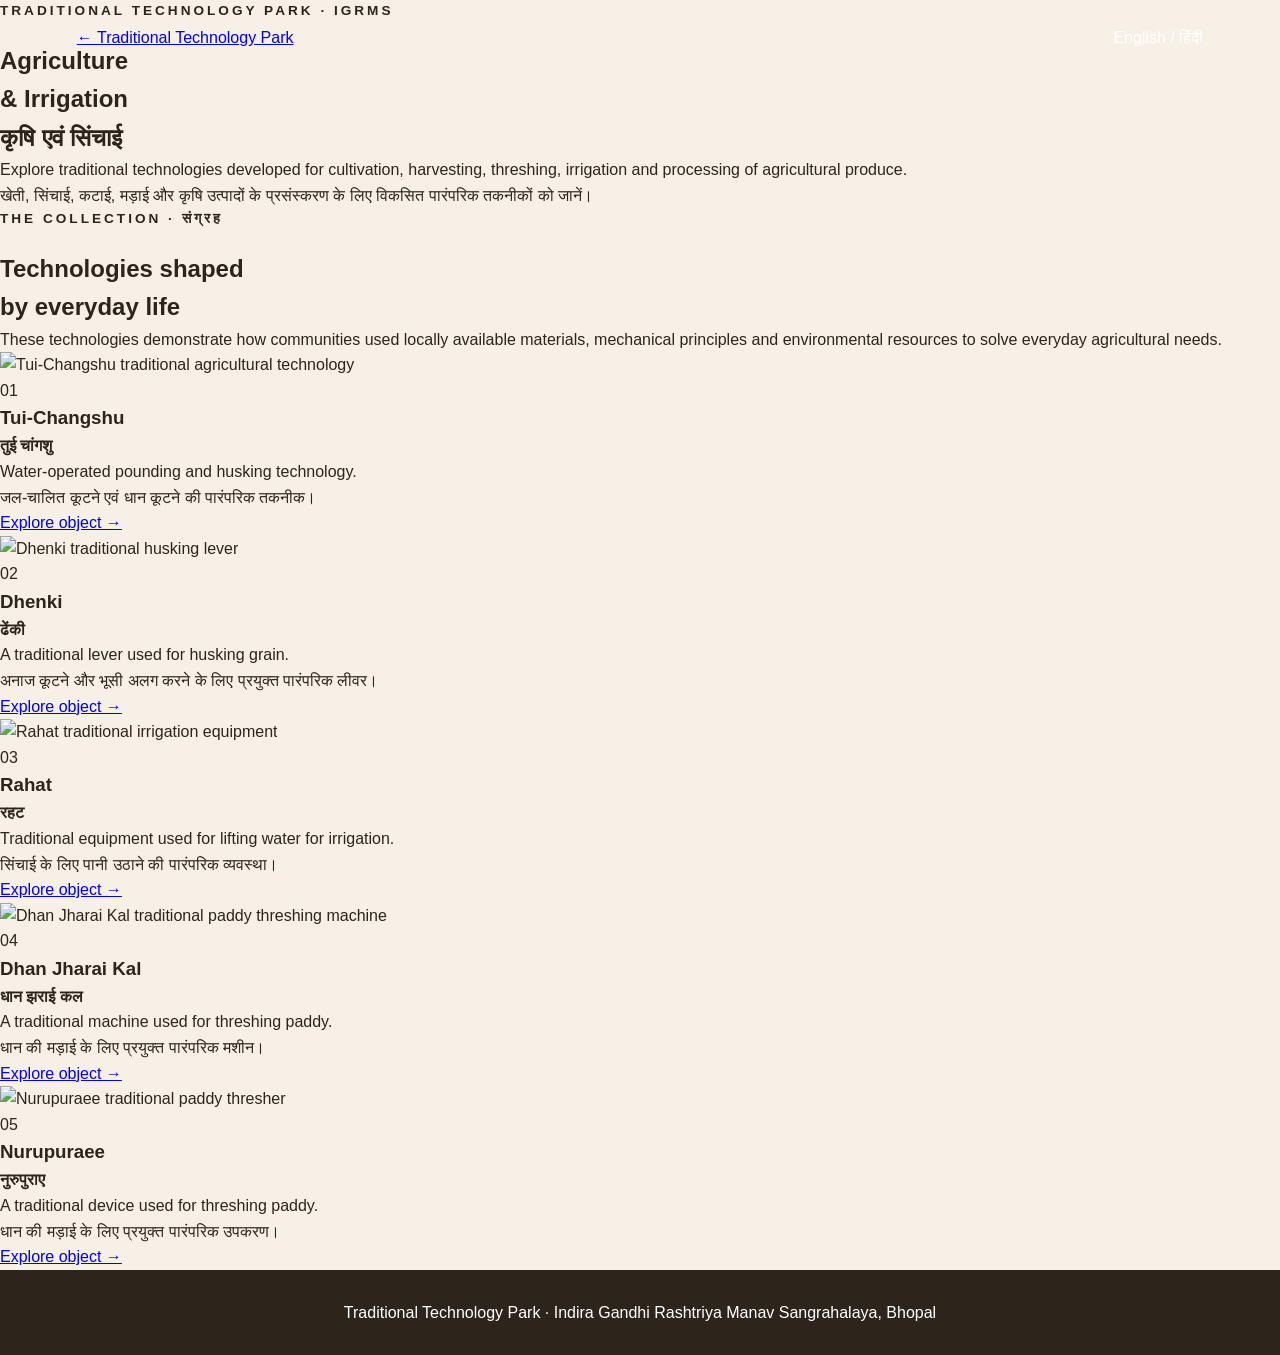
==== pages/agriculture.html @ d6a1305b "Update agriculture.html" ====
<!DOCTYPE html>
<html lang="en">

<head>
  <meta charset="UTF-8">

  <meta name="viewport" content="width=device-width, initial-scale=1.0">

  <title>Agriculture & Irrigation | Traditional Technology Park</title>

  <link rel="stylesheet" href="../style.css">
</head>

<body>

  <!-- PAGE HEADER -->

  <header class="inner-header">

    <a href="../index.html" class="back-link">
      ← Traditional Technology Park
    </a>

    <div class="language-label">
      English / हिंदी
    </div>

  </header>


  <!-- CATEGORY HERO -->

  <section class="category-hero">

    <div class="category-hero-content">

      <p class="eyebrow">
        TRADITIONAL TECHNOLOGY PARK · IGRMS
      </p>

      <h1>
        Agriculture<br>
        & Irrigation
      </h1>

      <h2>
        कृषि एवं सिंचाई
      </h2>

      <p>
        Explore traditional technologies developed for cultivation,
        harvesting, threshing, irrigation and processing of agricultural produce.
      </p>

      <p>
        खेती, सिंचाई, कटाई, मड़ाई और कृषि उत्पादों के प्रसंस्करण के लिए
        विकसित पारंपरिक तकनीकों को जानें।
      </p>

    </div>

  </section>


  <!-- OBJECT COLLECTION -->

  <main class="object-collection">

    <div class="collection-intro">

      <p class="eyebrow">
        THE COLLECTION · संग्रह
      </p>

      <h2>
        Technologies shaped<br>
        by everyday life
      </h2>

      <p>
        These technologies demonstrate how communities used locally available
        materials, mechanical principles and environmental resources to solve
        everyday agricultural needs.
      </p>

    </div>


    <div class="object-grid">


      <!-- TUI CHANGSHU -->

      <article class="object-card">

        <div class="object-image">

          <img
            src="../images/Tui-Changshu-01.jpg"
            alt="Tui-Changshu traditional agricultural technology">

        </div>

        <div class="object-info">

          <span class="object-number">
            01
          </span>

          <h3>
            Tui-Changshu
          </h3>

          <h4>
            तुई चांगशु
          </h4>

          <p>
            Water-operated pounding and husking technology.
          </p>

          <p>
            जल-चालित कूटने एवं धान कूटने की पारंपरिक तकनीक।
          </p>

          <a href="#" class="object-link">
            Explore object →
          </a>

        </div>

      </article>


      <!-- DHENKI -->

      <article class="object-card">

        <div class="object-image">

          <img
            src="../images/Dhenki-01.jpg"
            alt="Dhenki traditional husking lever">

        </div>

        <div class="object-info">

          <span class="object-number">
            02
          </span>

          <h3>
            Dhenki
          </h3>

          <h4>
            ढेंकी
          </h4>

          <p>
            A traditional lever used for husking grain.
          </p>

          <p>
            अनाज कूटने और भूसी अलग करने के लिए प्रयुक्त पारंपरिक लीवर।
          </p>

          <a href="#" class="object-link">
            Explore object →
          </a>

        </div>

      </article>


      <!-- RAHAT -->

      <article class="object-card">

        <div class="object-image">

          <img
            src="../images/Rahat-01.jpg"
            alt="Rahat traditional irrigation equipment">

        </div>

        <div class="object-info">

          <span class="object-number">
            03
          </span>

          <h3>
            Rahat
          </h3>

          <h4>
            रहट
          </h4>

          <p>
            Traditional equipment used for lifting water for irrigation.
          </p>

          <p>
            सिंचाई के लिए पानी उठाने की पारंपरिक व्यवस्था।
          </p>

          <a href="#" class="object-link">
            Explore object →
          </a>

        </div>

      </article>


      <!-- DHAN JHARAI KAL -->

      <article class="object-card">

        <div class="object-image">

          <img
            src="../images/Dhan-Jharai-Kal-01.jpg"
            alt="Dhan Jharai Kal traditional paddy threshing machine">

        </div>

        <div class="object-info">

          <span class="object-number">
            04
          </span>

          <h3>
            Dhan Jharai Kal
          </h3>

          <h4>
            धान झराई कल
          </h4>

          <p>
            A traditional machine used for threshing paddy.
          </p>

          <p>
            धान की मड़ाई के लिए प्रयुक्त पारंपरिक मशीन।
          </p>

          <a href="#" class="object-link">
            Explore object →
          </a>

        </div>

      </article>


      <!-- NURUPURAEE -->

      <article class="object-card">

        <div class="object-image">

          <img
            src="../images/Nurupuraee-01.jpg"
            alt="Nurupuraee traditional paddy thresher">

        </div>

        <div class="object-info">

          <span class="object-number">
            05
          </span>

          <h3>
            Nurupuraee
          </h3>

          <h4>
            नुरुपुराए
          </h4>

          <p>
            A traditional device used for threshing paddy.
          </p>

          <p>
            धान की मड़ाई के लिए प्रयुक्त पारंपरिक उपकरण।
          </p>

          <a href="#" class="object-link">
            Explore object →
          </a>

        </div>

      </article>


    </div>

  </main>


  <!-- FOOTER -->

  <footer>

    <p>
      Traditional Technology Park ·
      Indira Gandhi Rashtriya Manav Sangrahalaya, Bhopal
    </p>

  </footer>


</body>

</html>
---- style.css ----
* {
  margin: 0;
  padding: 0;
  box-sizing: border-box;
}

html {
  scroll-behavior: smooth;
}

body {
  font-family: Arial, Helvetica, sans-serif;
  background: #f6f0e6;
  color: #2d241c;
  line-height: 1.6;
}

/* HEADER */

header {
  position: absolute;
  top: 0;
  left: 0;
  width: 100%;
  z-index: 10;
  padding: 25px 6%;
  display: flex;
  justify-content: space-between;
  align-items: center;
  color: white;
}

header h1 {
  font-size: 1.4rem;
  letter-spacing: 1px;
}

header p {
  font-size: 0.95rem;
}

/* HERO */

.hero {
  min-height: 100vh;
  display: flex;
  align-items: center;
  padding: 120px 8%;
  position: relative;

  background:
    linear-gradient(
      90deg,
      rgba(25, 18, 10, 0.85),
      rgba(25, 18, 10, 0.45),
      rgba(25, 18, 10, 0.15)
    ),
    url("images/entrance-01.jpg.jpeg") center/cover no-repeat;
}

.hero-content {
  max-width: 720px;
  color: white;
}

.eyebrow {
  font-size: 0.85rem;
  letter-spacing: 3px;
  margin-bottom: 20px;
  font-weight: bold;
}

.hero h2 {
  font-family: Georgia, serif;
  font-size: clamp(3rem, 7vw, 6.5rem);
  line-height: 0.95;
  margin-bottom: 30px;
}

.hero-content p:not(.eyebrow) {
  font-size: 1.1rem;
  max-width: 650px;
  margin-bottom: 12px;
}

.hero button {
  margin-top: 25px;
  padding: 14px 28px;
  border: none;
  border-radius: 30px;
  background: #d58a32;
  color: white;
  font-size: 1rem;
  font-weight: bold;
  cursor: pointer;
}

.hero button:hover {
  transform: translateY(-2px);
}

/* FOOTER */

footer {
  padding: 30px 6%;
  text-align: center;
  background: #2d241c;
  color: white;
}

/* MOBILE */

@media (max-width: 700px) {

  header {
    padding: 20px;
  }

  header h1 {
    font-size: 1rem;
  }

  header p {
    display: none;
  }

  .hero {
    padding: 100px 25px 60px;
  }

  .hero h2 {
    font-size: 3.5rem;
  }

  .hero-content p:not(.eyebrow) {
    font-size: 1rem;
  }
}


/* ================================
   EXPLORE THE PARK
================================ */

.explore {
  padding: 110px 8%;
  background: #f3eadb;
}

.section-intro {
  max-width: 760px;
  margin-bottom: 65px;
}

.section-intro .eyebrow {
  color: #9b6427;
  margin-bottom: 18px;
}

.section-intro h2 {
  font-family: Georgia, serif;
  font-size: clamp(2.8rem, 6vw, 5.5rem);
  line-height: 1;
  margin-bottom: 30px;
  color: #2d241c;
}

.section-intro p:not(.eyebrow) {
  max-width: 680px;
  font-size: 1.05rem;
  margin-bottom: 12px;
  color: #594b3d;
}

/* CATEGORY GRID */

.category-grid {
  display: grid;
  grid-template-columns: repeat(4, 1fr);
  gap: 18px;
}

.category-card {
  min-height: 260px;
  padding: 28px;
  position: relative;
  display: flex;
  flex-direction: column;
  justify-content: flex-end;

  text-decoration: none;
  color: #2d241c;

  background: #fffaf2;
  border: 1px solid rgba(45, 36, 28, 0.12);

  transition:
    transform 0.3s ease,
    box-shadow 0.3s ease,
    background 0.3s ease;
}

.category-card:hover {
  transform: translateY(-8px);
  background: #2d241c;
  color: white;
  box-shadow: 0 18px 40px rgba(45, 36, 28, 0.18);
}

.category-number {
  position: absolute;
  top: 25px;
  left: 28px;

  font-size: 0.8rem;
  letter-spacing: 2px;
  font-weight: bold;
  opacity: 0.5;
}

.category-card h3 {
  font-family: Georgia, serif;
  font-size: 1.55rem;
  line-height: 1.15;
  margin-bottom: 8px;
}

.category-card p {
  font-size: 0.95rem;
  opacity: 0.65;
}

.category-arrow {
  position: absolute;
  right: 28px;
  top: 25px;

  font-size: 1.5rem;

  transition: transform 0.3s ease;
}

.category-card:hover .category-arrow {
  transform: translateX(6px);
}


/* ================================
   MOBILE
================================ */

@media (max-width: 1000px) {

  .category-grid {
    grid-template-columns: repeat(2, 1fr);
  }

}

@media (max-width: 600px) {

  .explore {
    padding: 80px 25px;
  }

  .category-grid {
    grid-template-columns: 1fr;
  }

  .category-card {
    min-height: 220px;
  }

}
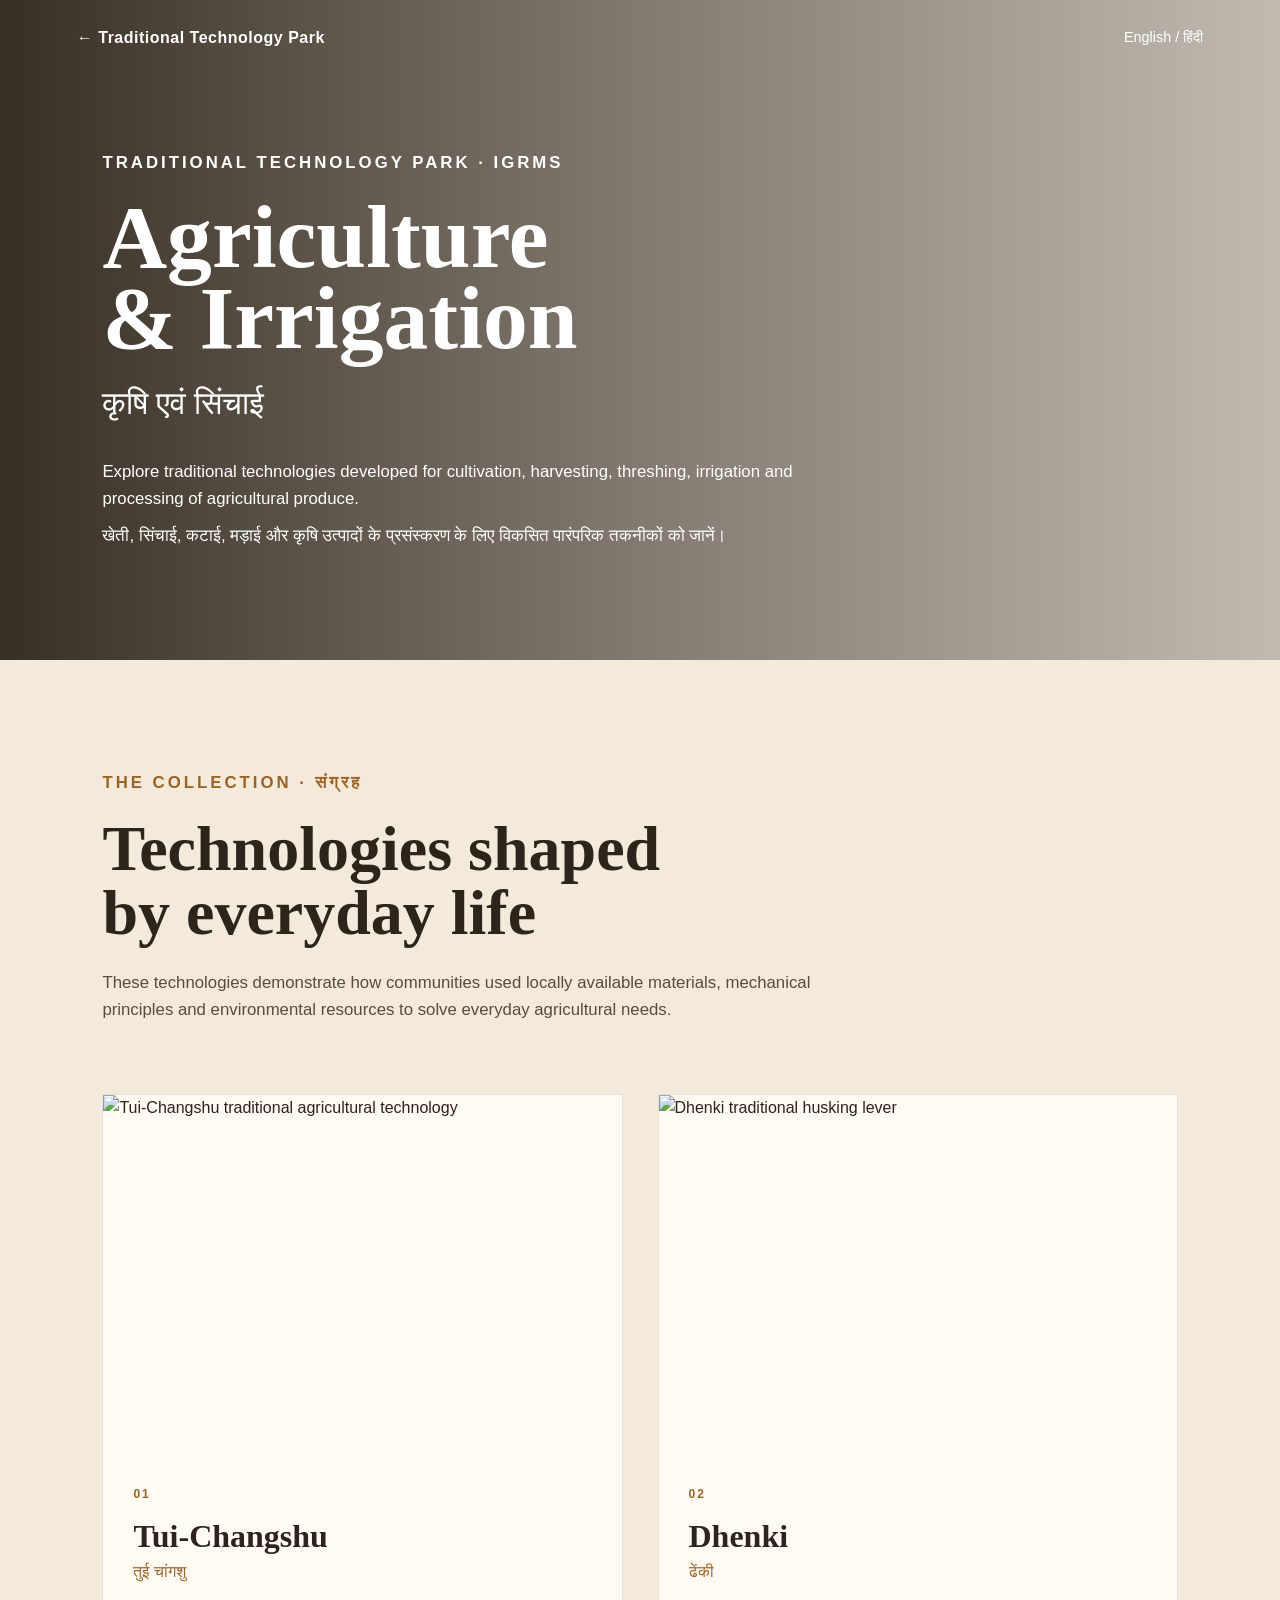
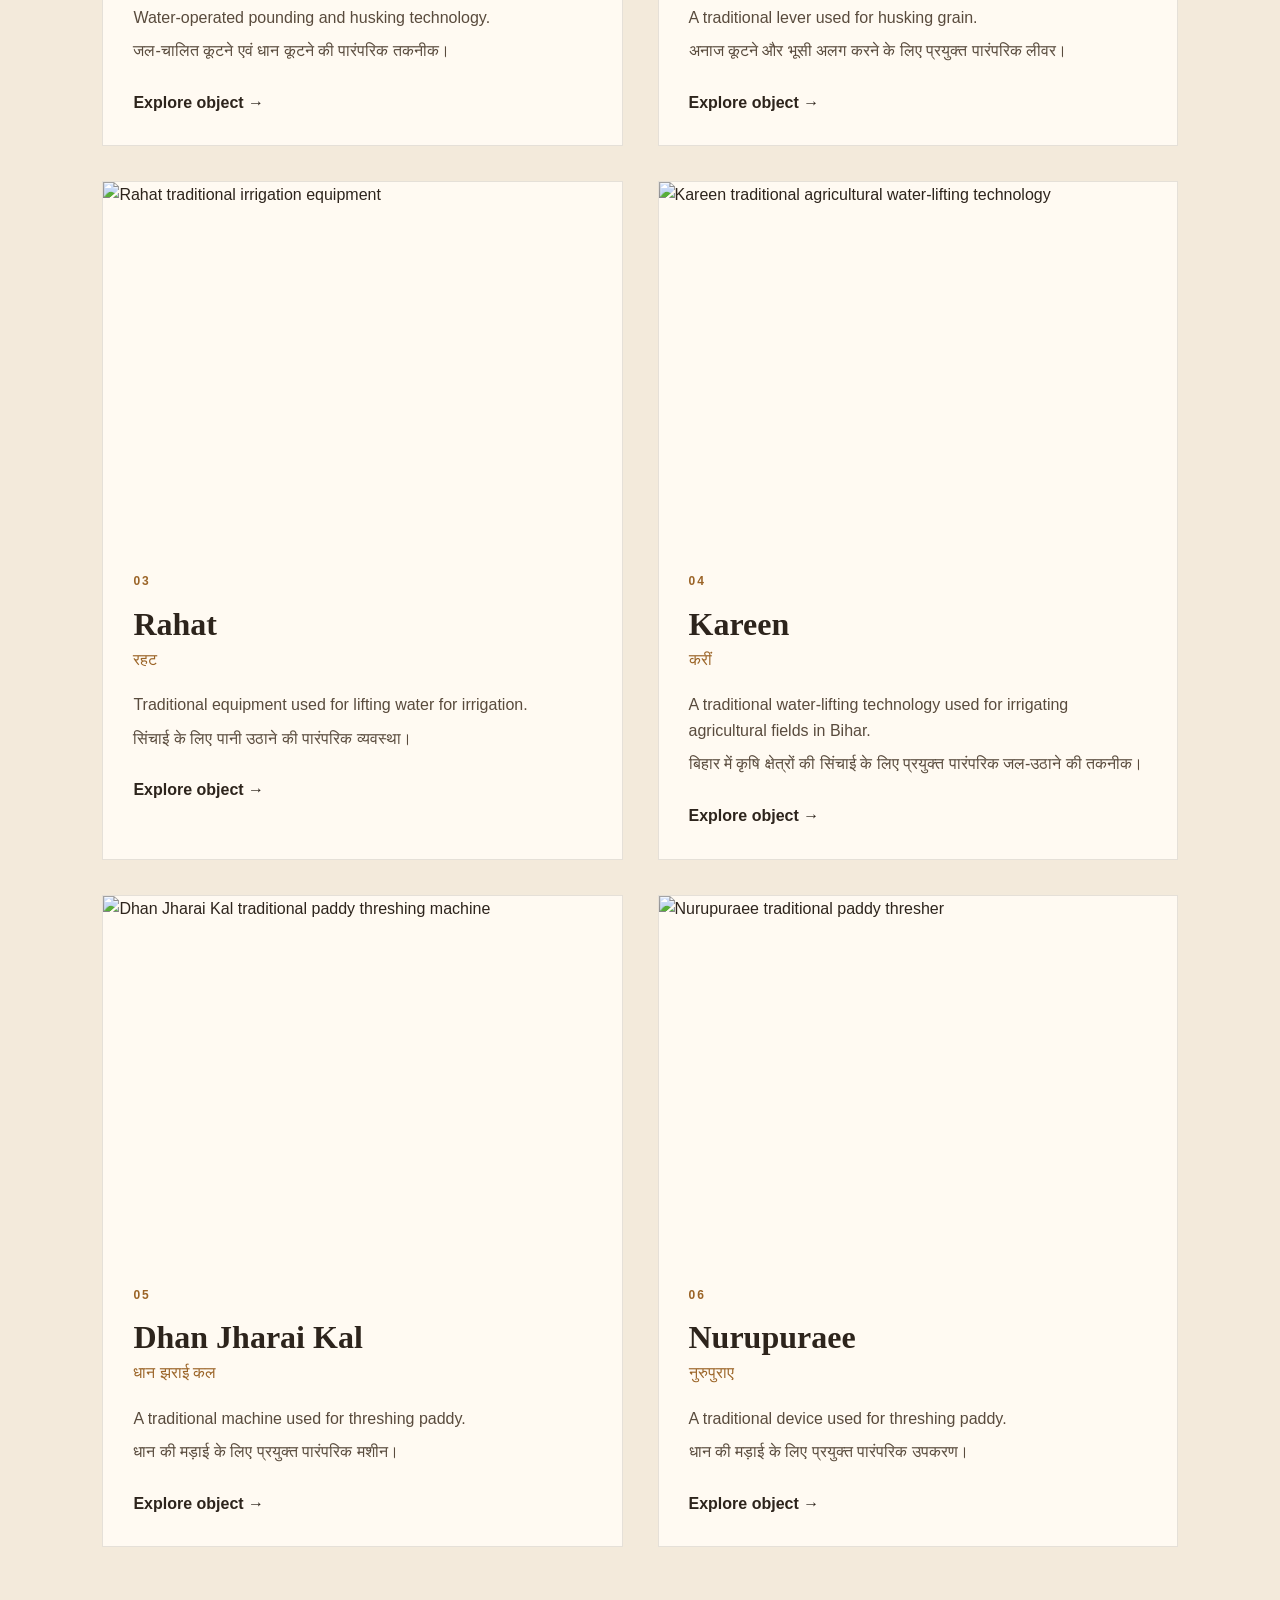
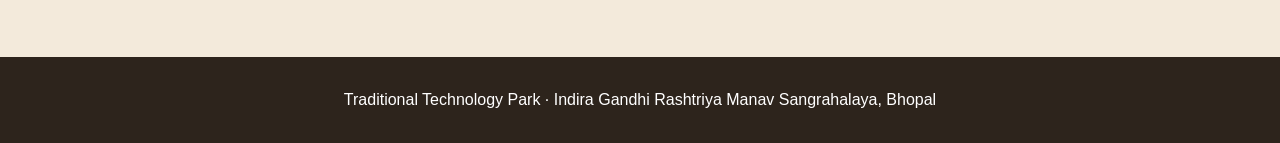
==== commit f5d9671b: "Update agriculture.html" ====
--- a/pages/agriculture.html
+++ b/pages/agriculture.html
@@ -216,7 +216,47 @@
         </div>
 
       </article>
-
+<!-- KAREEN -->
+
+<article class="object-card">
+
+  <div class="object-image">
+
+    <img
+      src="../images/Kareen-01.jpg"
+      alt="Kareen traditional agricultural water-lifting technology">
+
+  </div>
+
+  <div class="object-info">
+
+    <span class="object-number">
+      04
+    </span>
+
+    <h3>
+      Kareen
+    </h3>
+
+    <h4>
+      करीं
+    </h4>
+
+    <p>
+      A traditional water-lifting technology used for irrigating agricultural fields in Bihar.
+    </p>
+
+    <p>
+      बिहार में कृषि क्षेत्रों की सिंचाई के लिए प्रयुक्त पारंपरिक जल-उठाने की तकनीक।
+    </p>
+
+    <a href="#" class="object-link">
+      Explore object →
+    </a>
+
+  </div>
+
+</article>
 
       <!-- DHAN JHARAI KAL -->
 
@@ -233,7 +273,7 @@
         <div class="object-info">
 
           <span class="object-number">
-            04
+            05
           </span>
 
           <h3>
@@ -276,7 +316,7 @@
         <div class="object-info">
 
           <span class="object-number">
-            05
+            06
           </span>
 
           <h3>
--- a/style.css
+++ b/style.css
@@ -272,3 +272,259 @@
   }
 
 }
+
+
+
+/* =================================
+   CATEGORY PAGE
+================================= */
+
+.inner-header {
+  position: absolute;
+  top: 0;
+  left: 0;
+  width: 100%;
+  padding: 25px 6%;
+  display: flex;
+  justify-content: space-between;
+  align-items: center;
+  z-index: 10;
+}
+
+.back-link {
+  color: white;
+  text-decoration: none;
+  font-weight: bold;
+  letter-spacing: 0.5px;
+}
+
+.back-link:hover {
+  opacity: 0.7;
+}
+
+.language-label {
+  color: white;
+  font-size: 0.9rem;
+}
+
+
+/* CATEGORY HERO */
+
+.category-hero {
+  min-height: 70vh;
+  padding: 150px 8% 100px;
+
+  display: flex;
+  align-items: center;
+
+  background:
+    linear-gradient(
+      90deg,
+      rgba(35, 25, 15, 0.9),
+      rgba(35, 25, 15, 0.55),
+      rgba(35, 25, 15, 0.25)
+    ),
+    url("images/Tui-Changshu-01.jpg") center/cover no-repeat;
+
+  color: white;
+}
+
+.category-hero-content {
+  max-width: 850px;
+}
+
+.category-hero .eyebrow {
+  margin-bottom: 20px;
+}
+
+.category-hero h1 {
+  font-family: Georgia, serif;
+  font-size: clamp(3.5rem, 7vw, 7rem);
+  line-height: 0.9;
+  margin-bottom: 20px;
+}
+
+.category-hero h2 {
+  font-family: Georgia, serif;
+  font-size: 2rem;
+  font-weight: normal;
+  margin-bottom: 30px;
+}
+
+.category-hero p {
+  max-width: 700px;
+  font-size: 1.05rem;
+  margin-bottom: 10px;
+}
+
+
+/* COLLECTION */
+
+.object-collection {
+  padding: 110px 8%;
+  background: #f3eadb;
+}
+
+.collection-intro {
+  max-width: 750px;
+  margin-bottom: 70px;
+}
+
+.collection-intro .eyebrow {
+  color: #9b6427;
+}
+
+.collection-intro h2 {
+  font-family: Georgia, serif;
+  font-size: clamp(2.8rem, 5vw, 5rem);
+  line-height: 1;
+  margin: 15px 0 25px;
+}
+
+.collection-intro p {
+  color: #594b3d;
+  font-size: 1.05rem;
+}
+
+
+/* OBJECT GRID */
+
+.object-grid {
+  display: grid;
+  grid-template-columns: repeat(2, 1fr);
+  gap: 35px;
+}
+
+.object-card {
+  background: #fffaf2;
+  overflow: hidden;
+  border: 1px solid rgba(45, 36, 28, 0.12);
+
+  transition:
+    transform 0.3s ease,
+    box-shadow 0.3s ease;
+}
+
+.object-card:hover {
+  transform: translateY(-8px);
+  box-shadow: 0 20px 45px rgba(45, 36, 28, 0.15);
+}
+
+
+/* OBJECT IMAGE */
+
+.object-image {
+  width: 100%;
+  height: 360px;
+  overflow: hidden;
+}
+
+.object-image img {
+  width: 100%;
+  height: 100%;
+  object-fit: cover;
+
+  transition: transform 0.5s ease;
+}
+
+.object-card:hover .object-image img {
+  transform: scale(1.04);
+}
+
+
+/* OBJECT INFORMATION */
+
+.object-info {
+  padding: 30px;
+  position: relative;
+}
+
+.object-number {
+  display: block;
+  margin-bottom: 15px;
+
+  font-size: 0.75rem;
+  letter-spacing: 2px;
+  font-weight: bold;
+
+  color: #9b6427;
+}
+
+.object-info h3 {
+  font-family: Georgia, serif;
+  font-size: 2rem;
+  line-height: 1.1;
+  margin-bottom: 5px;
+}
+
+.object-info h4 {
+  font-size: 1rem;
+  font-weight: normal;
+  margin-bottom: 20px;
+  color: #9b6427;
+}
+
+.object-info p {
+  color: #594b3d;
+  margin-bottom: 8px;
+}
+
+.object-link {
+  display: inline-block;
+  margin-top: 18px;
+
+  color: #2d241c;
+  text-decoration: none;
+  font-weight: bold;
+}
+
+.object-link:hover {
+  color: #9b6427;
+}
+
+
+/* MOBILE */
+
+@media (max-width: 800px) {
+
+  .object-grid {
+    grid-template-columns: 1fr;
+  }
+
+  .category-hero {
+    min-height: 80vh;
+  }
+
+  .object-image {
+    height: 300px;
+  }
+
+}
+
+@media (max-width: 600px) {
+
+  .inner-header {
+    padding: 20px 25px;
+  }
+
+  .category-hero {
+    padding: 130px 25px 70px;
+  }
+
+  .category-hero h1 {
+    font-size: 3.5rem;
+  }
+
+  .category-hero h2 {
+    font-size: 1.5rem;
+  }
+
+  .object-collection {
+    padding: 80px 25px;
+  }
+
+  .object-info {
+    padding: 25px;
+  }
+
+}
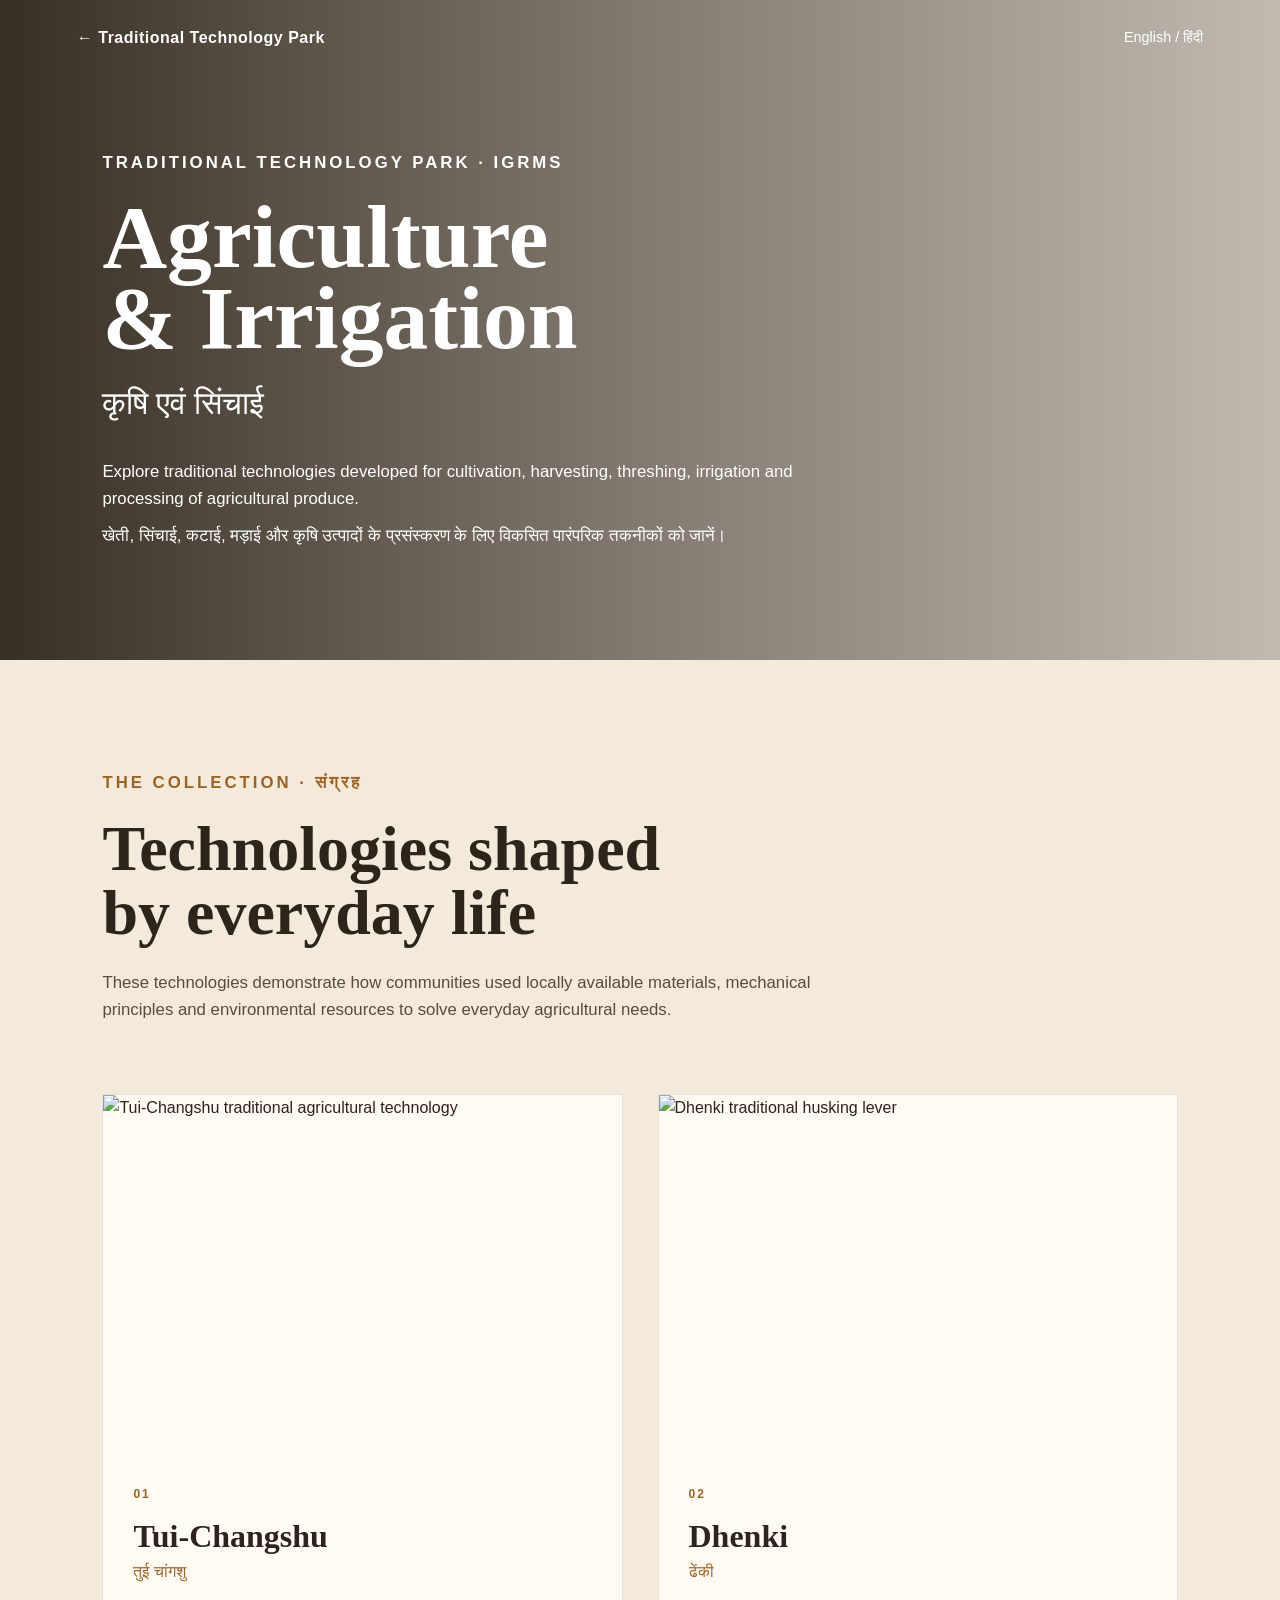
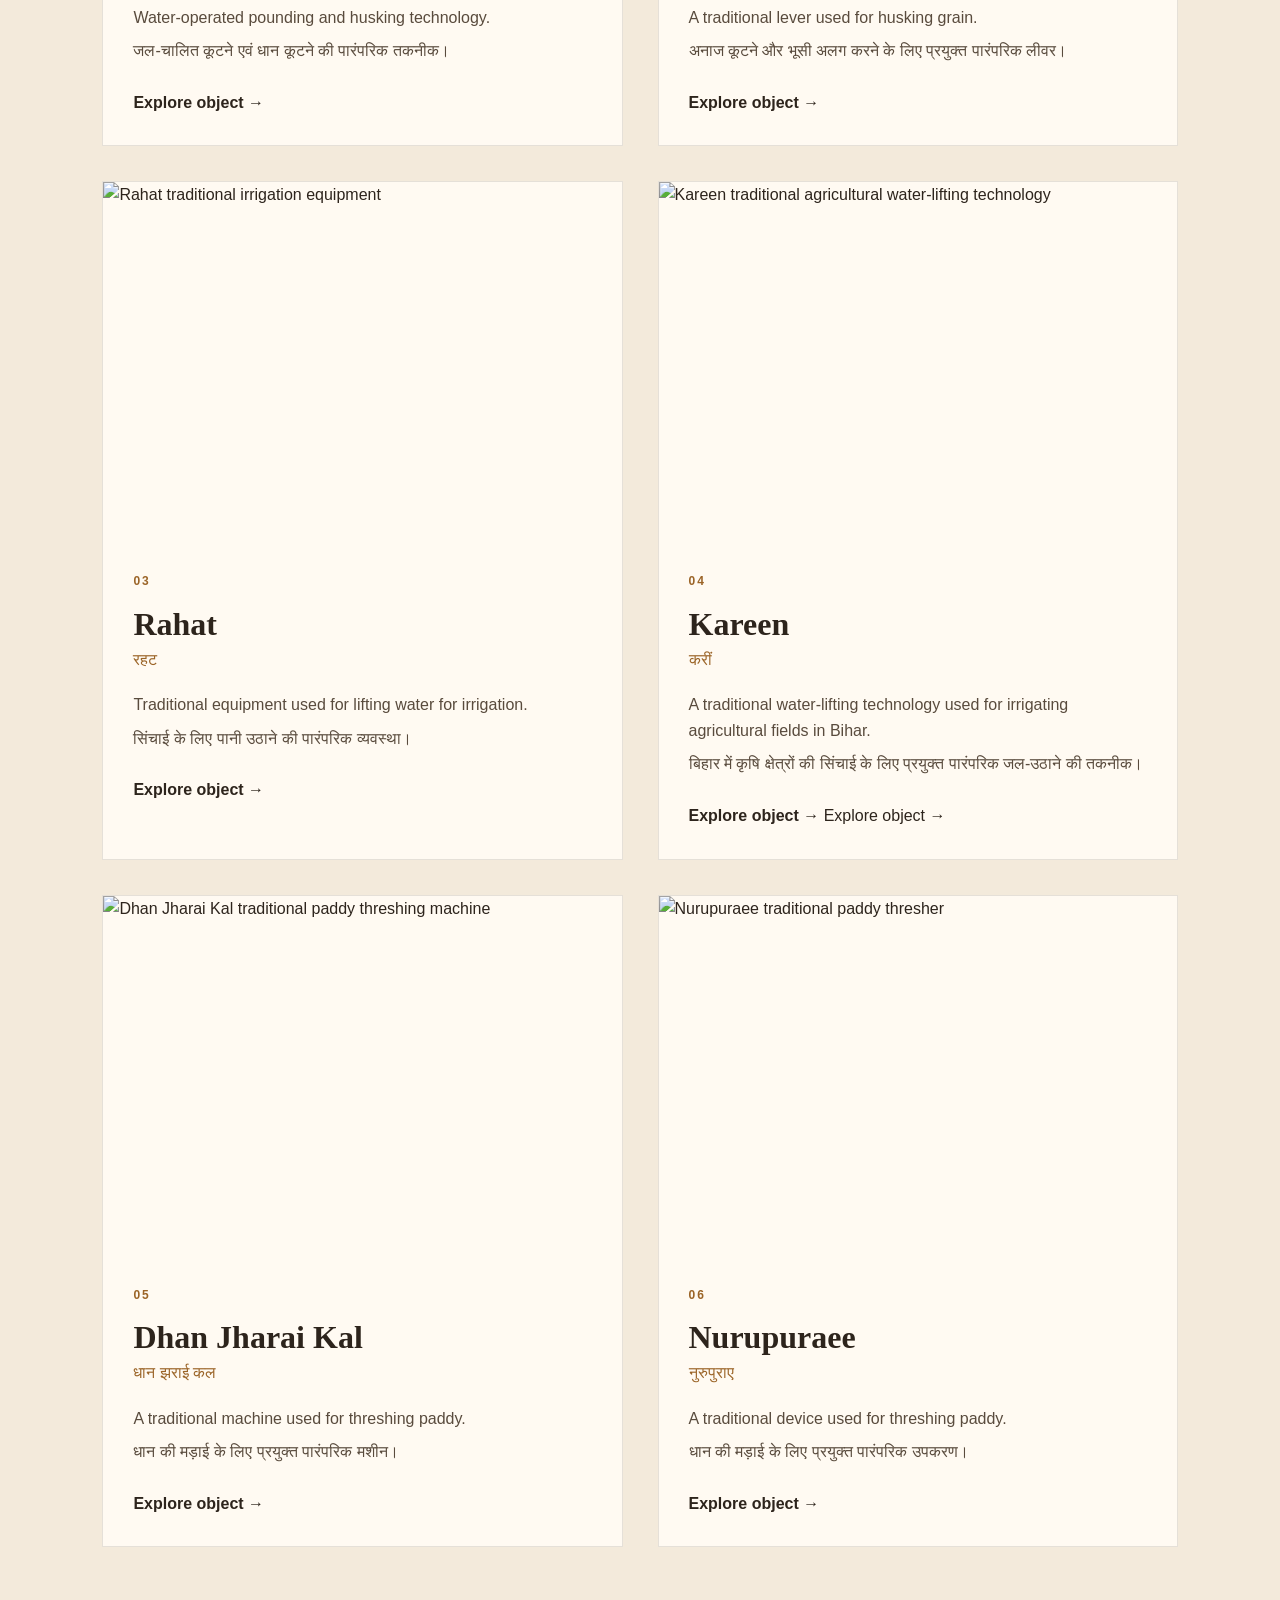
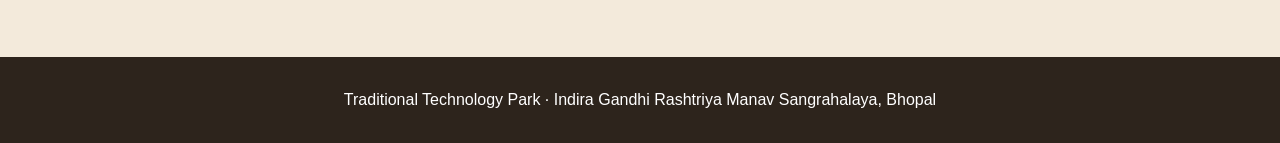
==== commit 25f8ed52: "Update agriculture.html" ====
--- a/pages/agriculture.html
+++ b/pages/agriculture.html
@@ -208,8 +208,8 @@
           <p>
             सिंचाई के लिए पानी उठाने की पारंपरिक व्यवस्था।
           </p>
-
-          <a href="#" class="object-link">
+<a href="object.html?id=rahat" class="object-link">
+      
             Explore object →
           </a>
 
@@ -250,7 +250,9 @@
       बिहार में कृषि क्षेत्रों की सिंचाई के लिए प्रयुक्त पारंपरिक जल-उठाने की तकनीक।
     </p>
 
-    <a href="#" class="object-link">
+    <a href="kareen.html" class="object-link">
+    Explore object →
+</a>
       Explore object →
     </a>
 
--- a/style.css
+++ b/style.css
@@ -528,3 +528,248 @@
   }
 
 }
+
+
+/* =================================
+   INDIVIDUAL OBJECT PAGE
+================================= */
+
+.object-hero {
+  min-height: 85vh;
+  padding: 120px 8% 80px;
+
+  display: grid;
+  grid-template-columns: 1.1fr 0.9fr;
+  gap: 70px;
+  align-items: center;
+
+  background: #2d241c;
+  color: white;
+}
+
+.object-hero-image {
+  height: 650px;
+  overflow: hidden;
+}
+
+.object-hero-image img {
+  width: 100%;
+  height: 100%;
+  object-fit: cover;
+}
+
+.object-hero-content {
+  max-width: 600px;
+}
+
+.object-hero-content .eyebrow {
+  margin-bottom: 25px;
+  opacity: 0.7;
+}
+
+.object-hero-content h1 {
+  font-family: Georgia, serif;
+  font-size: clamp(4rem, 8vw, 8rem);
+  line-height: 0.9;
+  margin-bottom: 20px;
+}
+
+.object-hero-content h2 {
+  font-family: Georgia, serif;
+  font-size: 2rem;
+  font-weight: normal;
+  margin-bottom: 35px;
+}
+
+.object-hero-content p {
+  max-width: 550px;
+  font-size: 1.05rem;
+  margin-bottom: 12px;
+  line-height: 1.7;
+}
+
+
+/* OBJECT PAGE */
+
+.object-page {
+  background: #f3eadb;
+  color: #2d241c;
+}
+
+
+/* INTRODUCTION */
+
+.object-introduction {
+  max-width: 900px;
+  padding: 120px 8% 80px;
+}
+
+.object-introduction .eyebrow,
+.object-importance .eyebrow,
+.object-source .eyebrow {
+  color: #9b6427;
+  margin-bottom: 20px;
+}
+
+.object-introduction h2,
+.object-importance h2 {
+  font-family: Georgia, serif;
+  font-size: clamp(3rem, 6vw, 6rem);
+  line-height: 1;
+  margin-bottom: 35px;
+}
+
+.object-introduction p,
+.object-importance p {
+  max-width: 750px;
+  color: #594b3d;
+  font-size: 1.05rem;
+  line-height: 1.8;
+  margin-bottom: 15px;
+}
+
+
+/* DETAILS */
+
+.object-details {
+  display: grid;
+  grid-template-columns: repeat(4, 1fr);
+  border-top: 1px solid rgba(45, 36, 28, 0.15);
+  border-bottom: 1px solid rgba(45, 36, 28, 0.15);
+}
+
+.detail-block {
+  padding: 45px 30px;
+  border-right: 1px solid rgba(45, 36, 28, 0.15);
+}
+
+.detail-block:last-child {
+  border-right: none;
+}
+
+.detail-block span {
+  display: block;
+  font-size: 0.7rem;
+  letter-spacing: 2px;
+  color: #9b6427;
+  margin-bottom: 12px;
+}
+
+.detail-block strong {
+  display: block;
+  font-family: Georgia, serif;
+  font-size: 1.25rem;
+  margin-bottom: 8px;
+}
+
+.detail-block p {
+  color: #594b3d;
+}
+
+
+/* HOW IT WORKS */
+
+.object-story {
+  padding: 120px 8%;
+
+  display: grid;
+  grid-template-columns: 1fr 1fr;
+  gap: 100px;
+
+  background: #fffaf2;
+}
+
+.object-story h2 {
+  font-family: Georgia, serif;
+  font-size: clamp(3rem, 5vw, 5rem);
+  line-height: 1;
+  margin-top: 20px;
+}
+
+.object-story p {
+  color: #594b3d;
+  font-size: 1.05rem;
+  line-height: 1.8;
+  margin-bottom: 20px;
+}
+
+
+/* IMPORTANCE */
+
+.object-importance {
+  padding: 120px 8%;
+}
+
+.object-source {
+  padding: 80px 8%;
+  border-top: 1px solid rgba(45, 36, 28, 0.15);
+}
+
+.object-source p {
+  max-width: 800px;
+  color: #594b3d;
+  line-height: 1.7;
+  margin-bottom: 12px;
+}
+
+
+/* MOBILE */
+
+@media (max-width: 900px) {
+
+  .object-hero {
+    grid-template-columns: 1fr;
+    gap: 40px;
+  }
+
+  .object-hero-image {
+    height: 500px;
+  }
+
+  .object-details {
+    grid-template-columns: repeat(2, 1fr);
+  }
+
+  .detail-block:nth-child(2) {
+    border-right: none;
+  }
+
+  .object-story {
+    grid-template-columns: 1fr;
+    gap: 40px;
+  }
+
+}
+
+
+@media (max-width: 600px) {
+
+  .object-hero {
+    padding: 120px 25px 70px;
+  }
+
+  .object-hero-image {
+    height: 400px;
+  }
+
+  .object-details {
+    grid-template-columns: 1fr;
+  }
+
+  .detail-block {
+    border-right: none;
+    border-bottom: 1px solid rgba(45, 36, 28, 0.15);
+  }
+
+  .detail-block:last-child {
+    border-bottom: none;
+  }
+
+  .object-introduction,
+  .object-importance,
+  .object-source,
+  .object-story {
+    padding: 80px 25px;
+  }
+
+}
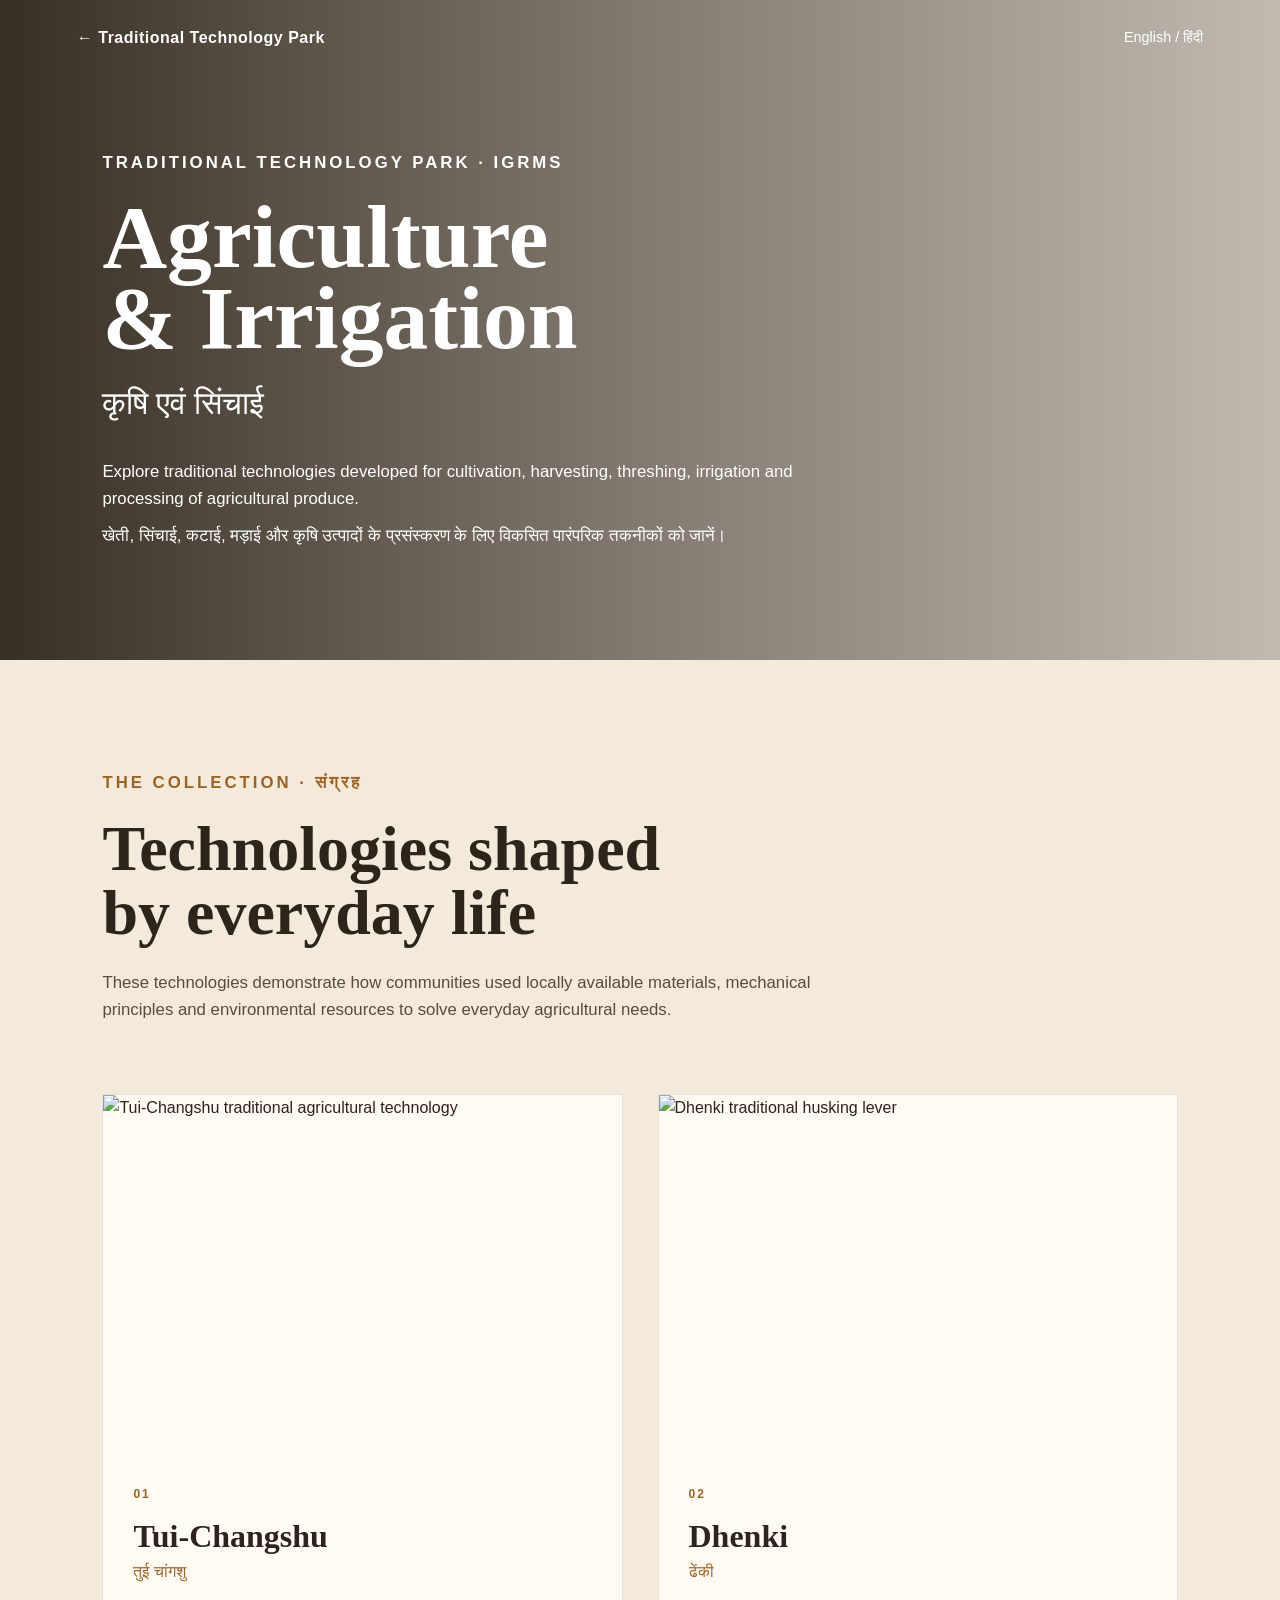
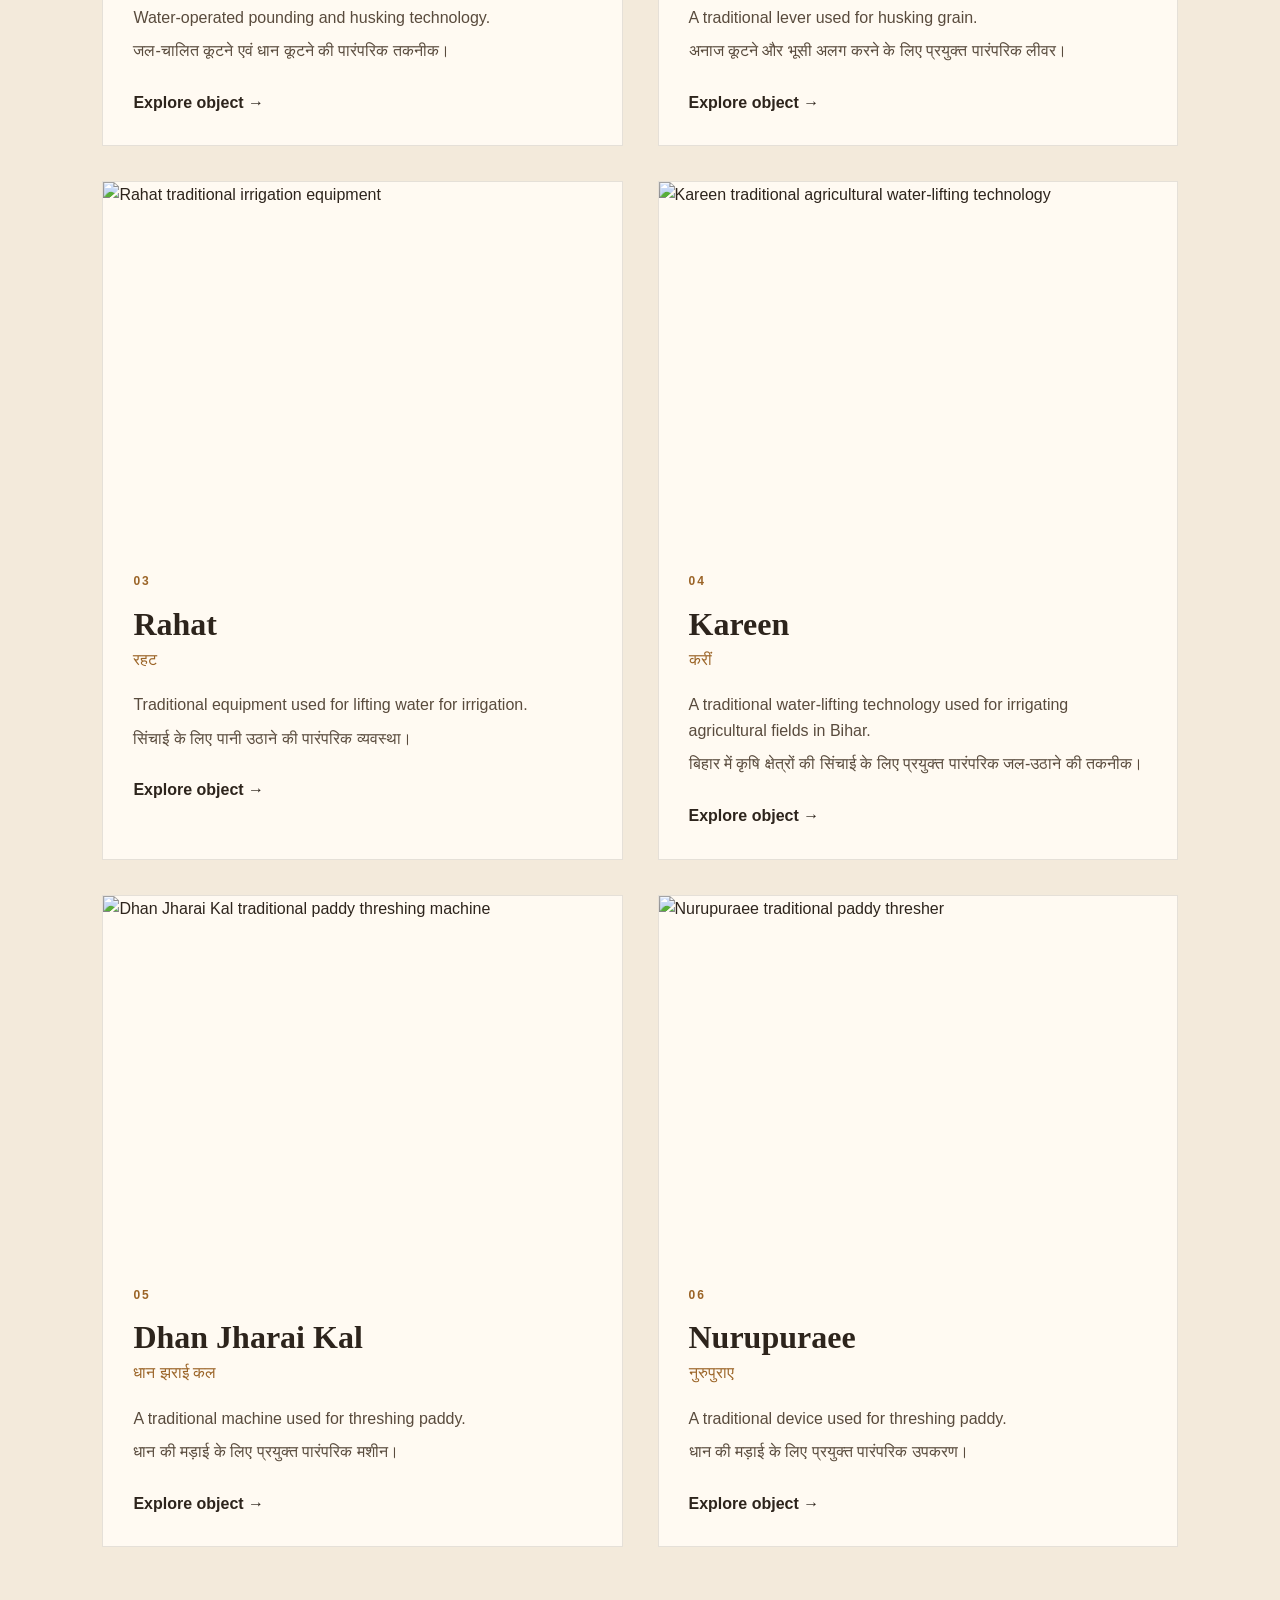
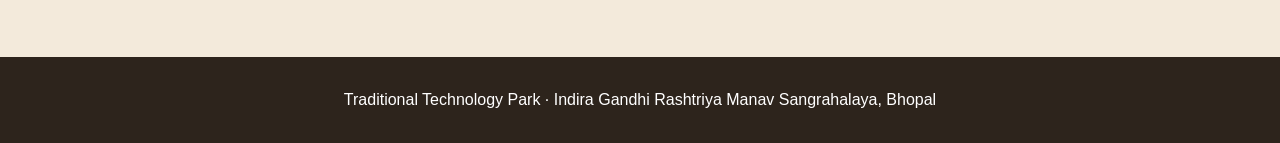
==== commit 3af8dce1: "Update agriculture.html" ====
--- a/pages/agriculture.html
+++ b/pages/agriculture.html
@@ -253,9 +253,7 @@
     <a href="kareen.html" class="object-link">
     Explore object →
 </a>
-      Explore object →
-    </a>
-
+    
   </div>
 
 </article>
